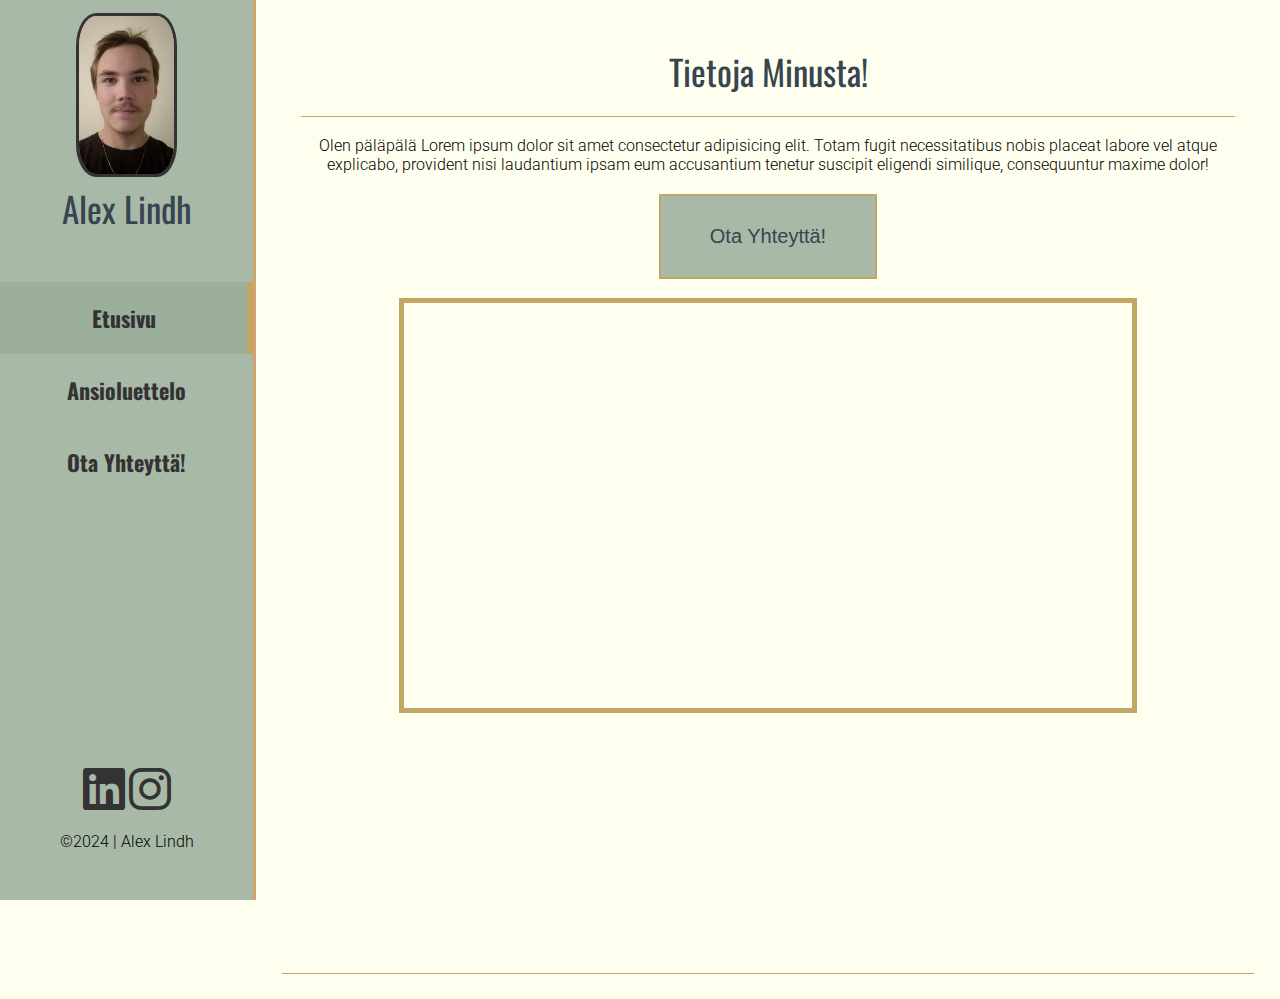
==== index.html @ a77cf4cf "lisätty cta nappula" ====
<!DOCTYPE html>
<html lang="fi">
<head>
    <meta charset="UTF-8">
    <meta name="viewport" content="width=device-width, initial-scale=1.0">
    <meta name="robots" content="noindex">
    <meta name="googlebot" content="noindex">
    <title>Alex Lindh | Digitaalinen Portfolio</title>
    <link rel="stylesheet" href="styles.css">
    <link rel="stylesheet" href="https://cdnjs.cloudflare.com/ajax/libs/font-awesome/6.0.0-beta3/css/all.min.css">
    <link rel="preconnect" href="https://fonts.googleapis.com">
    <link rel="preconnect" href="https://fonts.gstatic.com" crossorigin>
    <link href="https://fonts.googleapis.com/css2?family=Oswald&display=swap" rel="stylesheet">
    <link href="https://fonts.googleapis.com/css2?family=Roboto:wght@100;300&display=swap" rel="stylesheet">
</head>
<body>
    <header class="vasenpalkki">
        <div class="kuva">
        <img class="profiilikuva" src="kuvat/profiili.jpg" alt="Alex Lindh Profiilikuva">
        </div>
        <div class="otsikko">
            <h1>Alex Lindh</h1>
        </div>
        <br><br>
        <nav class="navigation">
            <a href="index.html" class="nav active"><b>Etusivu</b></a>
            <a href="cv.html" class="nav"><b>Ansioluettelo</b></a>
            <a href="yhteystiedot.html" class="nav"><b>Ota Yhteyttä!</b></a>
        </nav>
    </header>
    <main>
        <div id="tietoja">
            <h2>Tietoja Minusta!</h2>
            <br><hr><br>
            <p>Olen päläpälä Lorem ipsum dolor sit amet consectetur adipisicing elit. Totam fugit necessitatibus nobis placeat labore vel atque explicabo, provident nisi laudantium ipsam eum accusantium tenetur suscipit eligendi similique, consequuntur maxime dolor!</p>
        </div>
        <div id="cta">
            <a href="yhteystiedot.html">
                <button id="button">Ota Yhteyttä!</button>
            </a>
        </div>
        <div class="videontila">
            <iframe id="video" src="https://www.youtube.com/embed/09f0ZZWQ2bA" title="Työnhakuvideo | Alex Lindh" allow="accelerometer; autoplay; clipboard-write; encrypted-media; gyroscope; picture-in-picture; web-share" referrerpolicy="strict-origin-when-cross-origin" allowfullscreen></iframe>
        </div>
        <br>
        <hr>
    </main>
    <footer>
        <div class="somelinkit">
            <a href="https://www.linkedin.com/in/alex-lindh-ab0270328" aria-label="LinkedIn"><i class="fa-brands fa-linkedin some"></i></a>
            <a href="https://www.instagram.com/jallu.0/" aria-label="Instagram"><i class="fa-brands fa-instagram some"></i></a>
        </div>
        <div>
            <br>&copy;2024 | Alex Lindh
        </div>
    </footer>
</body>
</html>
---- styles.css ----
/* Yleinen */
html {
    overflow-y: scroll;
}

* {
    padding: 0;
    margin: 0;
    box-sizing: border-box;
}

/* Header */
header {
    width: 20%;
    background-color: #a8b9a8;
    border-right: 3px solid #d4a373;
    position: fixed;
    top: 0;
    left: 0;
    height: 95vh;
    text-align: center;
    display: flex;
    flex-direction: column;
    overflow-y: auto;
    scrollbar-width: none;
    font-family: "Oswald", sans-serif;
    font-weight: 400;
}

.kuva {
    padding-top: 5%;
}
img.profiilikuva {
    width: 40%;
    border-radius: 20%;
    border: 3px solid #333333;
}

/* Navigation */
.navigation {
    width: 100%;
    display: flex;
    flex-direction: column;
    background-color: #a8b9a8;
}

.nav {
    color: #333333;
    padding: 20px;
    text-decoration: none;
    text-align: center;
    font-size: 22px;
}

.nav.active,
.nav:hover {
    background-color: #9caf9c;
    border-right: 6px solid #c2a661;
}

/* Some ikonit */
.some {
    color: #333333;
    font-size: 48px;
}

.some:hover {
    color: #d4a373;
}

/* Main ja Body */
body {
    background-color: #FFFFF0;
    display: flex;
    flex-direction: column;
    min-height: 100vh;
    font-family: "Roboto", sans-serif;
    font-weight: 300;
}

main {
    margin-left: 20%;
    padding: 2%;
    flex: 1;
    display: flex;
    flex-direction: column;
}

/* Footer */
footer {
    width: 20%;
    background-color: #a8b9a8;
    position: fixed;
    border-right: 3px solid #d4a373;
    bottom: 0;
    left: 0;
    text-align: center; 
    height: 15vh;
}

/* Heading ja Teksti */
h1, h2 {
    font-family: "Oswald", sans-serif;
    font-weight: 400;
    color: #36454F;
    font-size: 35px;
}

#tietoja {
    text-align: center;
    padding: 2%;
}

.videontila {
    display: flex;
    justify-content: center;
    height: 75vh;
    width: 100%;
    padding: 2%;
}
#video{
    border: 5px solid #c2a661;
    width: 738px;
    height: 415px;
}

.cv-otsikko {
    border: none;
    border-top: 2.5px solid #d4a373;
}

.cv-teksti {
    display: flex;
    flex-wrap: wrap;
    gap: 2%;
    color: #4a4a4a;
    font-size: 19px;
}

.koulutus, 
.kokemus, 
.suositukset {
    flex: 1;
    margin: 1%;
    padding: 1%;
}


hr {
    border: none;
    border-top: 1.5px solid #c2a661;
}
.tiedot{
    flex: auto;
}
form {
    width: 45%;
    padding: 1%;
}
#henkilötietoja {
    width: 45%;
    float: right;
    text-align: left;
    padding: 1%;
    font-size: large;
    font-size: 27px;
}
.tietoikonit {
    color: #36454F;
    font-size: 35px;
}

#cta {
    text-align: center;
}
#button {
    font-size: 20px;
    color: #36454F;
    background-color: #a8b9a8;
    padding: 3%;
    padding-left: 5%;
    padding-right: 5%;
    border: 2px solid #c2a661;
    text-align: center;
    text-decoration: none;
    display: inline-block;
    transition-duration: 0.6s;
    cursor: pointer;
}
#button:hover {
    background-color: #36454F;
    color: #c2a661;
    border: 2px solid #d4a373;
}

/* Mobile-specific styles */
@media (max-width: 768px) {
    /* Header */
    header {
        width: 100%;
        height: auto;
        position: static;
        border-right: none;
        border-bottom: 3px solid #d4a373;
        display: flex;
        justify-content: space-between;
        align-items: center;
        flex-direction: row; 
    }

    /* Profile Image */
    .kuva {
        width: 30%;
        display: flex;
        justify-content: center;
        align-items: center;
        padding: 2%;
    }
    
    .kuva img {
        width: 70%;
        height: auto;
        border-radius: 10%;
    }
    /* navigation */
    .navigation {
        width: 40%;
    }

    .nav.active,
    .nav:hover {
        border-right: none;
        border-left: 3px solid #c2a661;
    }

    /* Main content */
    main {
        margin-left: 0;
        padding: 10px;
    }

    /* Footer */
    footer {
        width: 100%;
        position: static;
        border-right: none;
        border-top: 3px solid #d4a373;
        height: auto;
        padding-top: 2%;
        padding-bottom: 2%;
    }

    .some {
        font-size: 36px;
    }

    .cv-teksti {
        font-size: 16px;
    }

    .tiedot {
        width: 100%;
    }
    #henkilötietoja {
        width: 100%;
    }

}
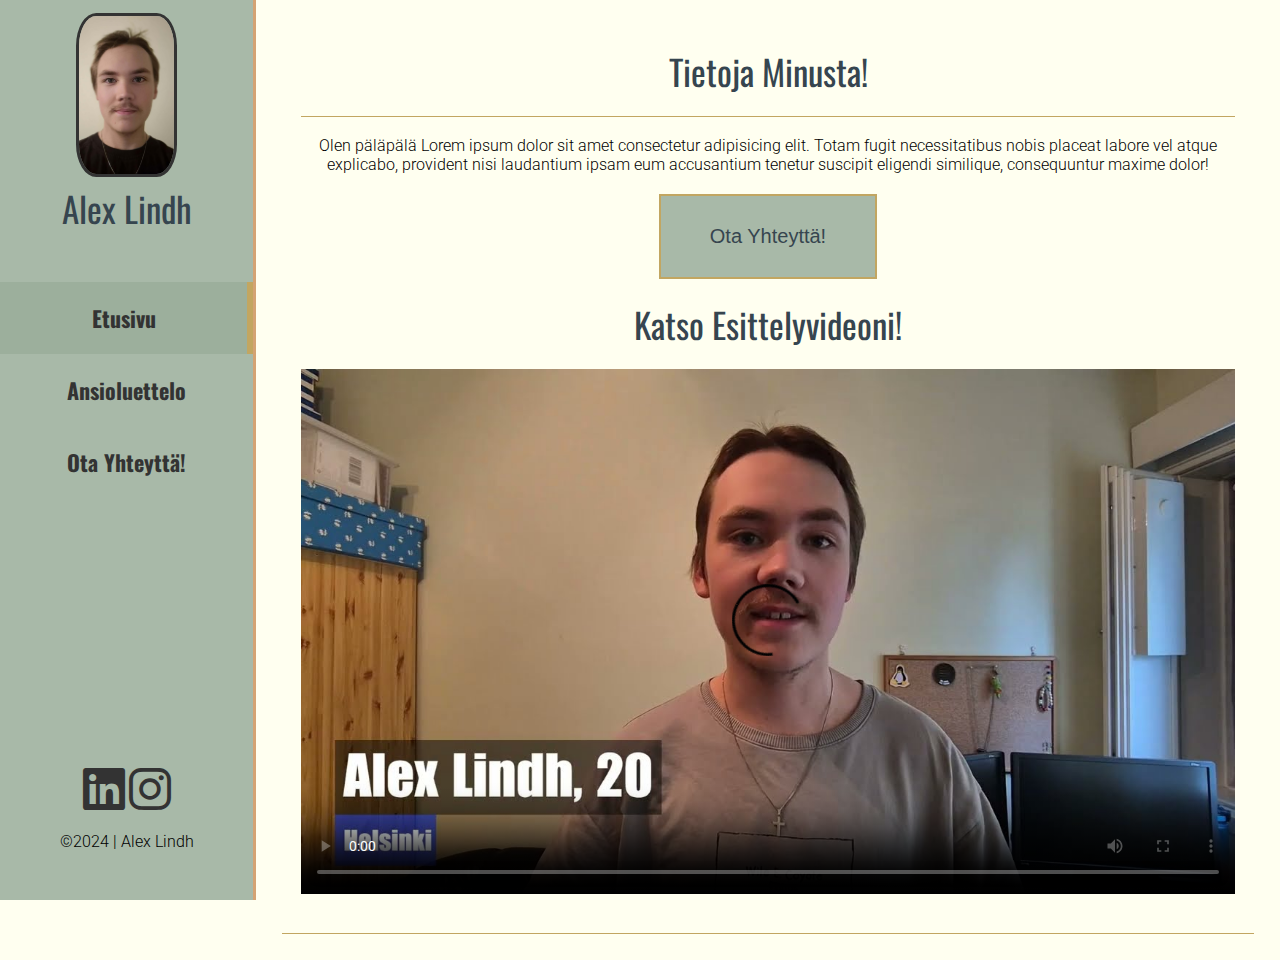
==== commit 57db9d8a: "video vaihdettu mp4 ja lisätty esittely div" ====
--- a/index.html
+++ b/index.html
@@ -39,9 +39,13 @@
                 <button id="button">Ota Yhteyttä!</button>
             </a>
         </div>
-        <div class="videontila">
-            <iframe id="video" src="https://www.youtube.com/embed/09f0ZZWQ2bA" title="Työnhakuvideo | Alex Lindh" allow="accelerometer; autoplay; clipboard-write; encrypted-media; gyroscope; picture-in-picture; web-share" referrerpolicy="strict-origin-when-cross-origin" allowfullscreen></iframe>
+        <br>
+        <div id="esittely">
+        <h2>Katso Esittelyvideoni!</h2>
         </div>
+            <video class="videontila" controls poster="kuvat/thumbnail.jpg">
+                <source src="kuvat/Työnhakuvideo _ Alex Lindh.mp4" type="video/mp4">
+            </video>
         <br>
         <hr>
     </main>
--- a/styles.css
+++ b/styles.css
@@ -114,14 +114,34 @@
 .videontila {
     display: flex;
     justify-content: center;
-    height: 75vh;
     width: 100%;
     padding: 2%;
 }
-#video{
-    border: 5px solid #c2a661;
-    width: 738px;
-    height: 415px;
+
+#cta {
+    text-align: center;
+}
+#button {
+    font-size: 20px;
+    color: #36454F;
+    background-color: #a8b9a8;
+    padding: 3%;
+    padding-left: 5%;
+    padding-right: 5%;
+    border: 2px solid #c2a661;
+    text-align: center;
+    text-decoration: none;
+    display: inline-block;
+    transition-duration: 0.6s;
+    cursor: pointer;
+}
+#button:hover {
+    background-color: #36454F;
+    color: #c2a661;
+    border: 2px solid #d4a373;
+}
+#esittely {
+    text-align: center;
 }
 
 .cv-otsikko {
@@ -168,29 +188,6 @@
 .tietoikonit {
     color: #36454F;
     font-size: 35px;
-}
-
-#cta {
-    text-align: center;
-}
-#button {
-    font-size: 20px;
-    color: #36454F;
-    background-color: #a8b9a8;
-    padding: 3%;
-    padding-left: 5%;
-    padding-right: 5%;
-    border: 2px solid #c2a661;
-    text-align: center;
-    text-decoration: none;
-    display: inline-block;
-    transition-duration: 0.6s;
-    cursor: pointer;
-}
-#button:hover {
-    background-color: #36454F;
-    color: #c2a661;
-    border: 2px solid #d4a373;
 }
 
 /* Mobile-specific styles */
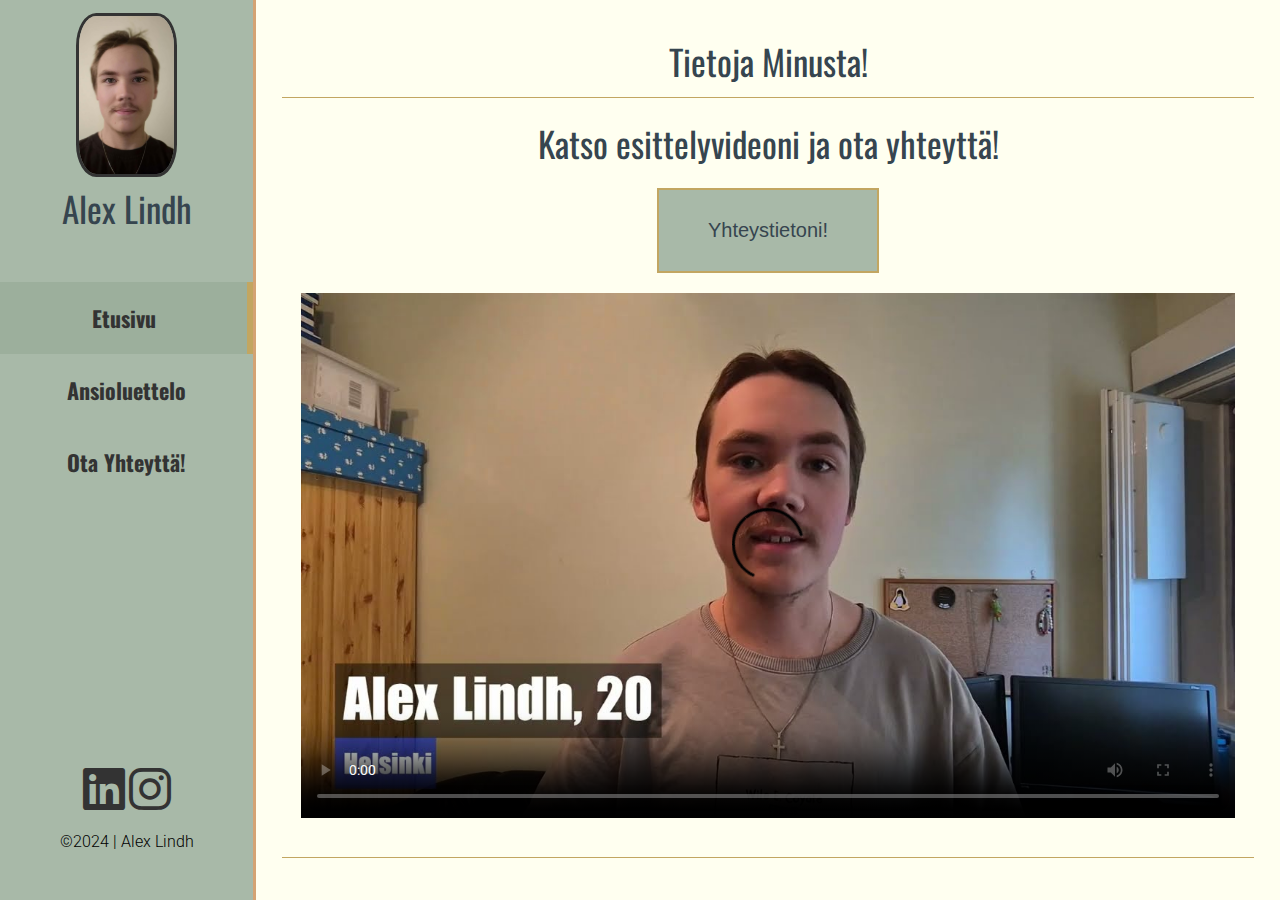
==== commit cbc094f7: "uusi alkunäyttö" ====
--- a/index.html
+++ b/index.html
@@ -19,7 +19,7 @@
         <img class="profiilikuva" src="kuvat/profiili.jpg" alt="Alex Lindh Profiilikuva">
         </div>
         <div class="otsikko">
-            <h1>Alex Lindh</h1>
+            <h2>Alex Lindh</h2>
         </div>
         <br><br>
         <nav class="navigation">
@@ -30,18 +30,17 @@
     </header>
     <main>
         <div id="tietoja">
-            <h2>Tietoja Minusta!</h2>
-            <br><hr><br>
-            <p>Olen päläpälä Lorem ipsum dolor sit amet consectetur adipisicing elit. Totam fugit necessitatibus nobis placeat labore vel atque explicabo, provident nisi laudantium ipsam eum accusantium tenetur suscipit eligendi similique, consequuntur maxime dolor!</p>
+            <h1>Tietoja Minusta!</h1>
         </div>
+        <hr><br>
+        <div id="esittely">
+        <h2>Katso esittelyvideoni ja ota yhteyttä!</h2>
+        <br>
         <div id="cta">
             <a href="yhteystiedot.html">
-                <button id="button">Ota Yhteyttä!</button>
+                <button id="button">Yhteystietoni!</button>
             </a>
         </div>
-        <br>
-        <div id="esittely">
-        <h2>Katso Esittelyvideoni!</h2>
         </div>
             <video class="videontila" controls poster="kuvat/thumbnail.jpg">
                 <source src="kuvat/Työnhakuvideo _ Alex Lindh.mp4" type="video/mp4">
--- a/styles.css
+++ b/styles.css
@@ -108,7 +108,7 @@
 
 #tietoja {
     text-align: center;
-    padding: 2%;
+    padding: 1%;
 }
 
 .videontila {
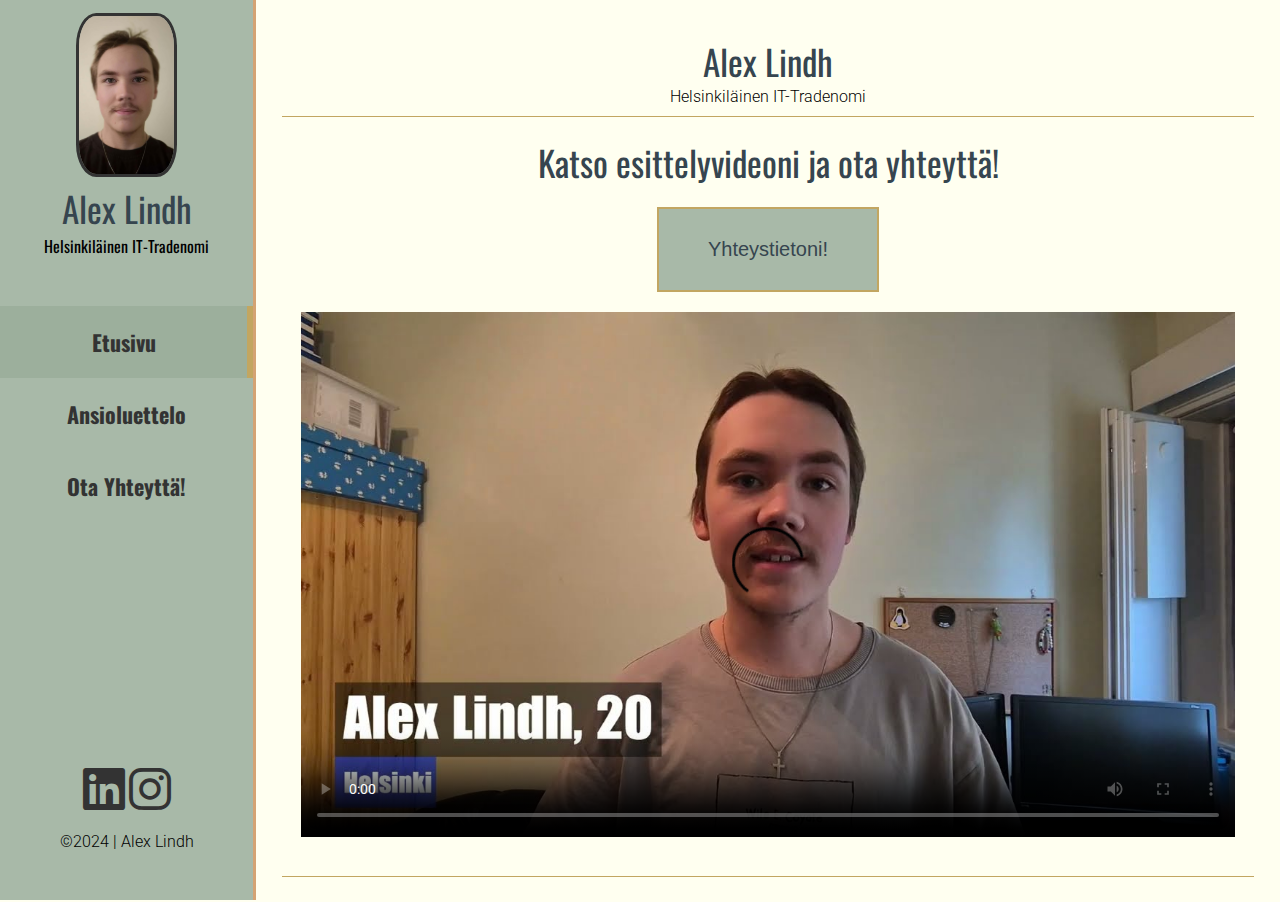
==== commit 5c02757c: "uusi otsikko index ja headerissä." ====
--- a/index.html
+++ b/index.html
@@ -20,6 +20,7 @@
         </div>
         <div class="otsikko">
             <h2>Alex Lindh</h2>
+            <p>Helsinkiläinen IT-Tradenomi</p>
         </div>
         <br><br>
         <nav class="navigation">
@@ -30,7 +31,8 @@
     </header>
     <main>
         <div id="tietoja">
-            <h1>Tietoja Minusta!</h1>
+            <h1 id="alkuotsikko">Alex Lindh</h1>
+            <p id="alkuteksti">Helsinkiläinen IT-Tradenomi</p>
         </div>
         <hr><br>
         <div id="esittely">
--- a/styles.css
+++ b/styles.css
@@ -207,18 +207,25 @@
 
     /* Profile Image */
     .kuva {
-        width: 30%;
+        width: 60%;
         display: flex;
         justify-content: center;
         align-items: center;
-        padding: 2%;
+        padding: 5%;
     }
     
+
     .kuva img {
         width: 70%;
         height: auto;
         border-radius: 10%;
     }
+
+    .otsikko {
+        width: 0%;
+        height: 0%;
+    }
+
     /* navigation */
     .navigation {
         width: 40%;
@@ -260,7 +267,8 @@
     }
     #henkilötietoja {
         width: 100%;
-    }
-
-}
-
+        font-size: 20px;
+    }
+
+}
+
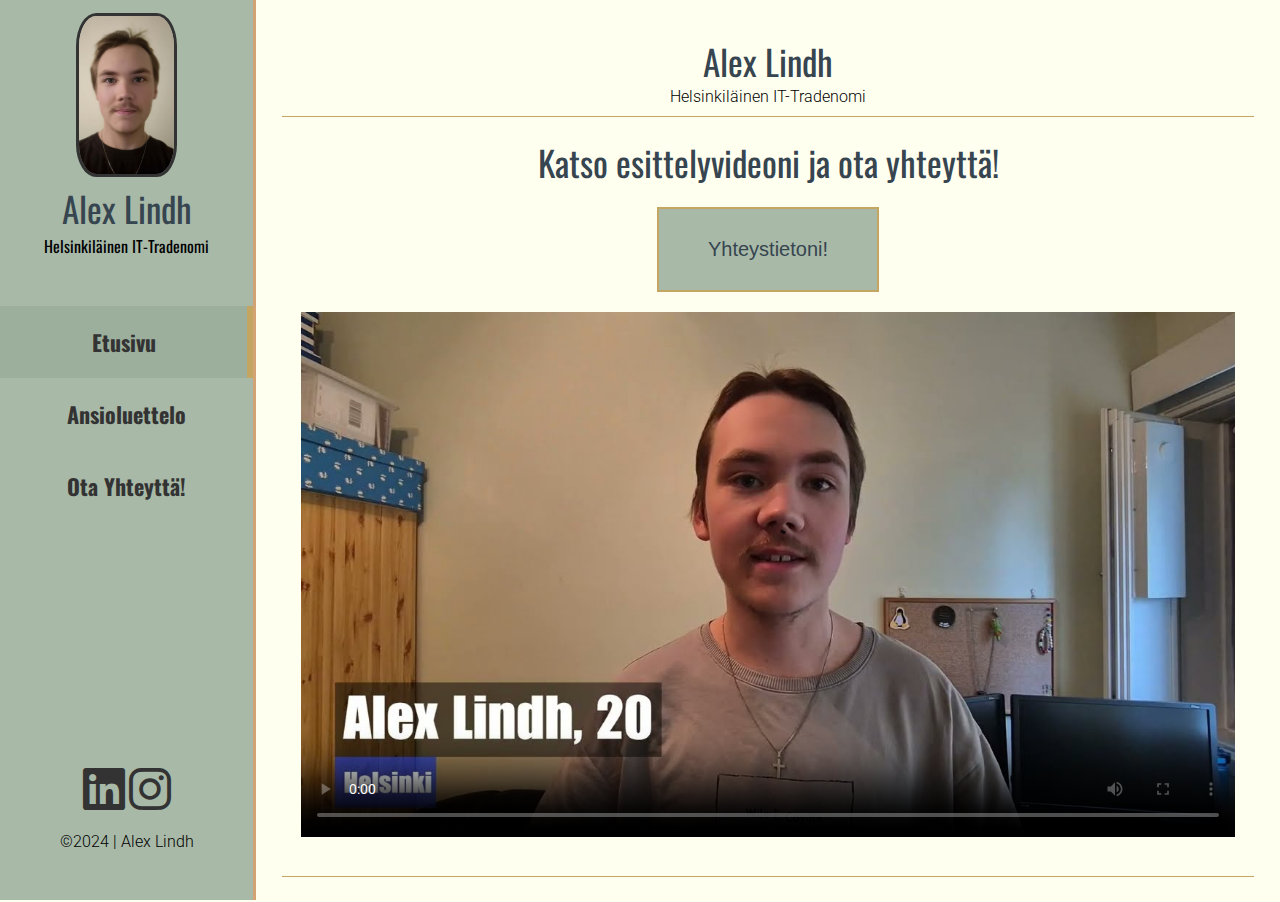
==== commit 598356d5: "button id vaihdettu" ====
--- a/index.html
+++ b/index.html
@@ -40,7 +40,7 @@
         <br>
         <div id="cta">
             <a href="yhteystiedot.html">
-                <button id="button">Yhteystietoni!</button>
+                <button id="ctanappula">Yhteystietoni!</button>
             </a>
         </div>
         </div>
--- a/styles.css
+++ b/styles.css
@@ -121,7 +121,7 @@
 #cta {
     text-align: center;
 }
-#button {
+#ctanappula {
     font-size: 20px;
     color: #36454F;
     background-color: #a8b9a8;
@@ -135,7 +135,7 @@
     transition-duration: 0.6s;
     cursor: pointer;
 }
-#button:hover {
+#ctanappula:hover {
     background-color: #36454F;
     color: #c2a661;
     border: 2px solid #d4a373;
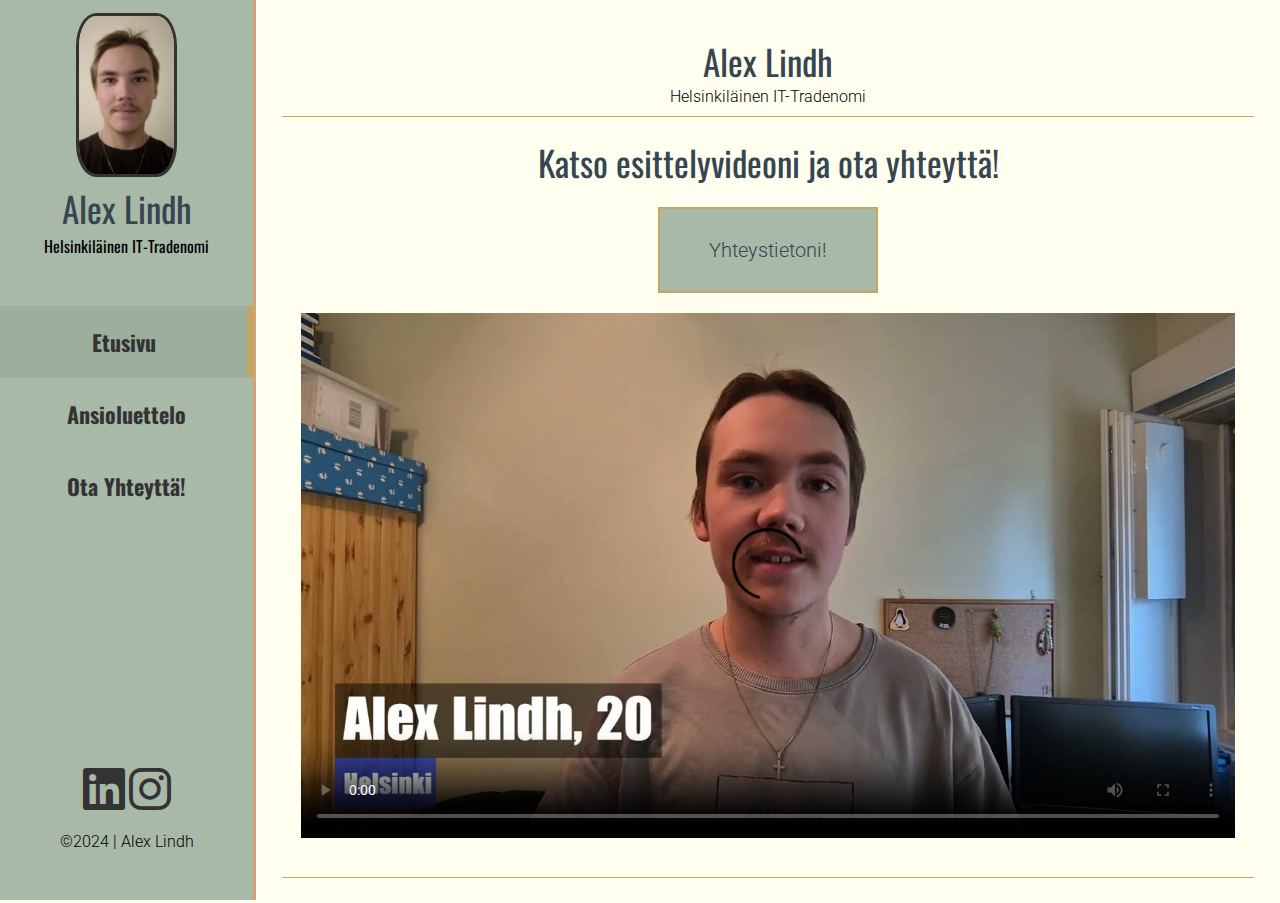
==== commit 387ba41c: "vaihdettu button linkkiin" ====
--- a/index.html
+++ b/index.html
@@ -39,9 +39,7 @@
         <h2>Katso esittelyvideoni ja ota yhteyttä!</h2>
         <br>
         <div id="cta">
-            <a href="yhteystiedot.html">
-                <button id="ctanappula">Yhteystietoni!</button>
-            </a>
+            <a href="yhteystiedot.html" id="ctanappula">Yhteystietoni!</a>
         </div>
         </div>
             <video class="videontila" controls poster="kuvat/thumbnail.jpg">
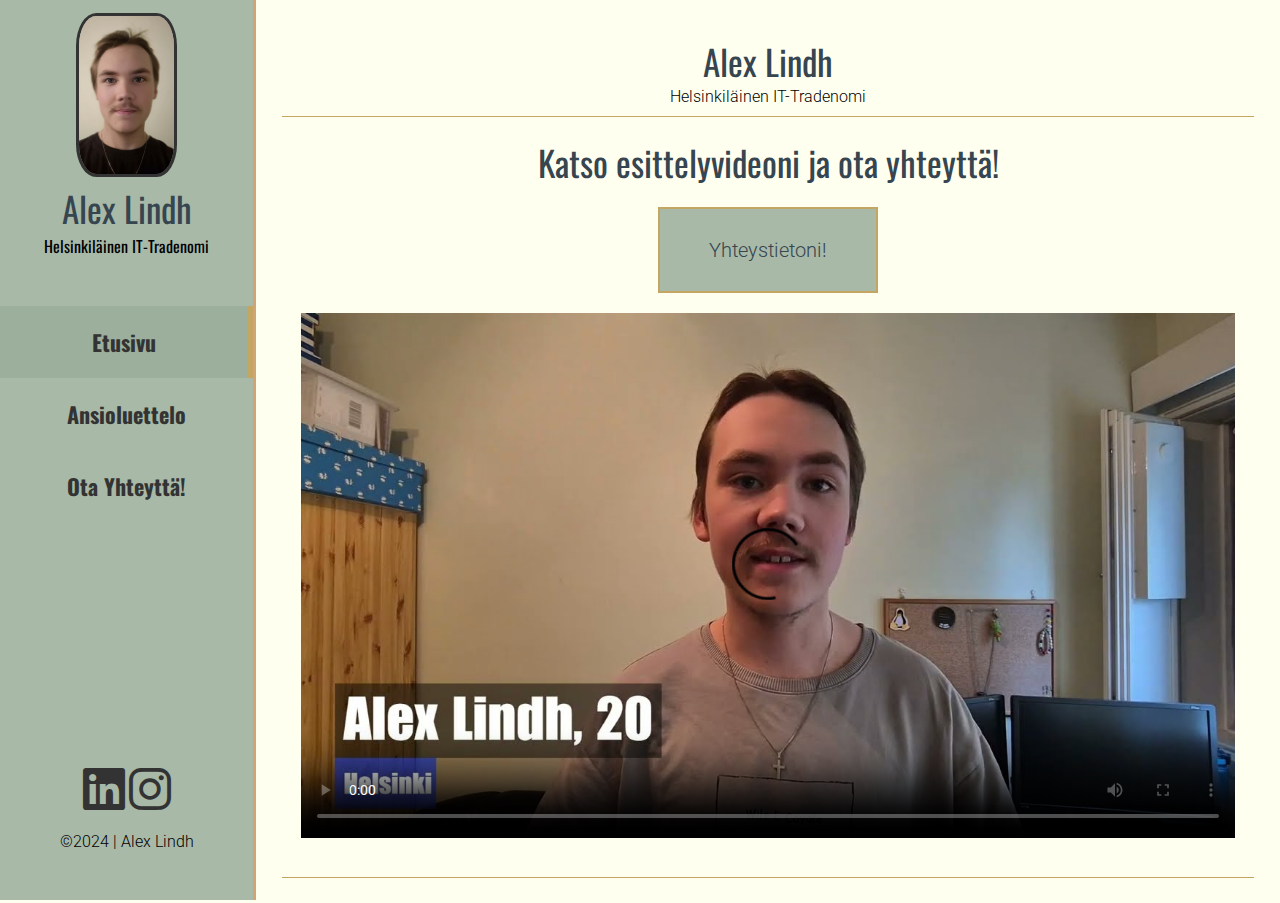
==== commit 2fce0780: "videon nimi otettu äö pois" ====
--- a/index.html
+++ b/index.html
@@ -43,7 +43,7 @@
         </div>
         </div>
             <video class="videontila" controls poster="kuvat/thumbnail.jpg">
-                <source src="kuvat/Työnhakuvideo _ Alex Lindh.mp4" type="video/mp4">
+                <source src="kuvat/Tyonhakuvideo_AlexLindh.mp4" type="video/mp4">
             </video>
         <br>
         <hr>
